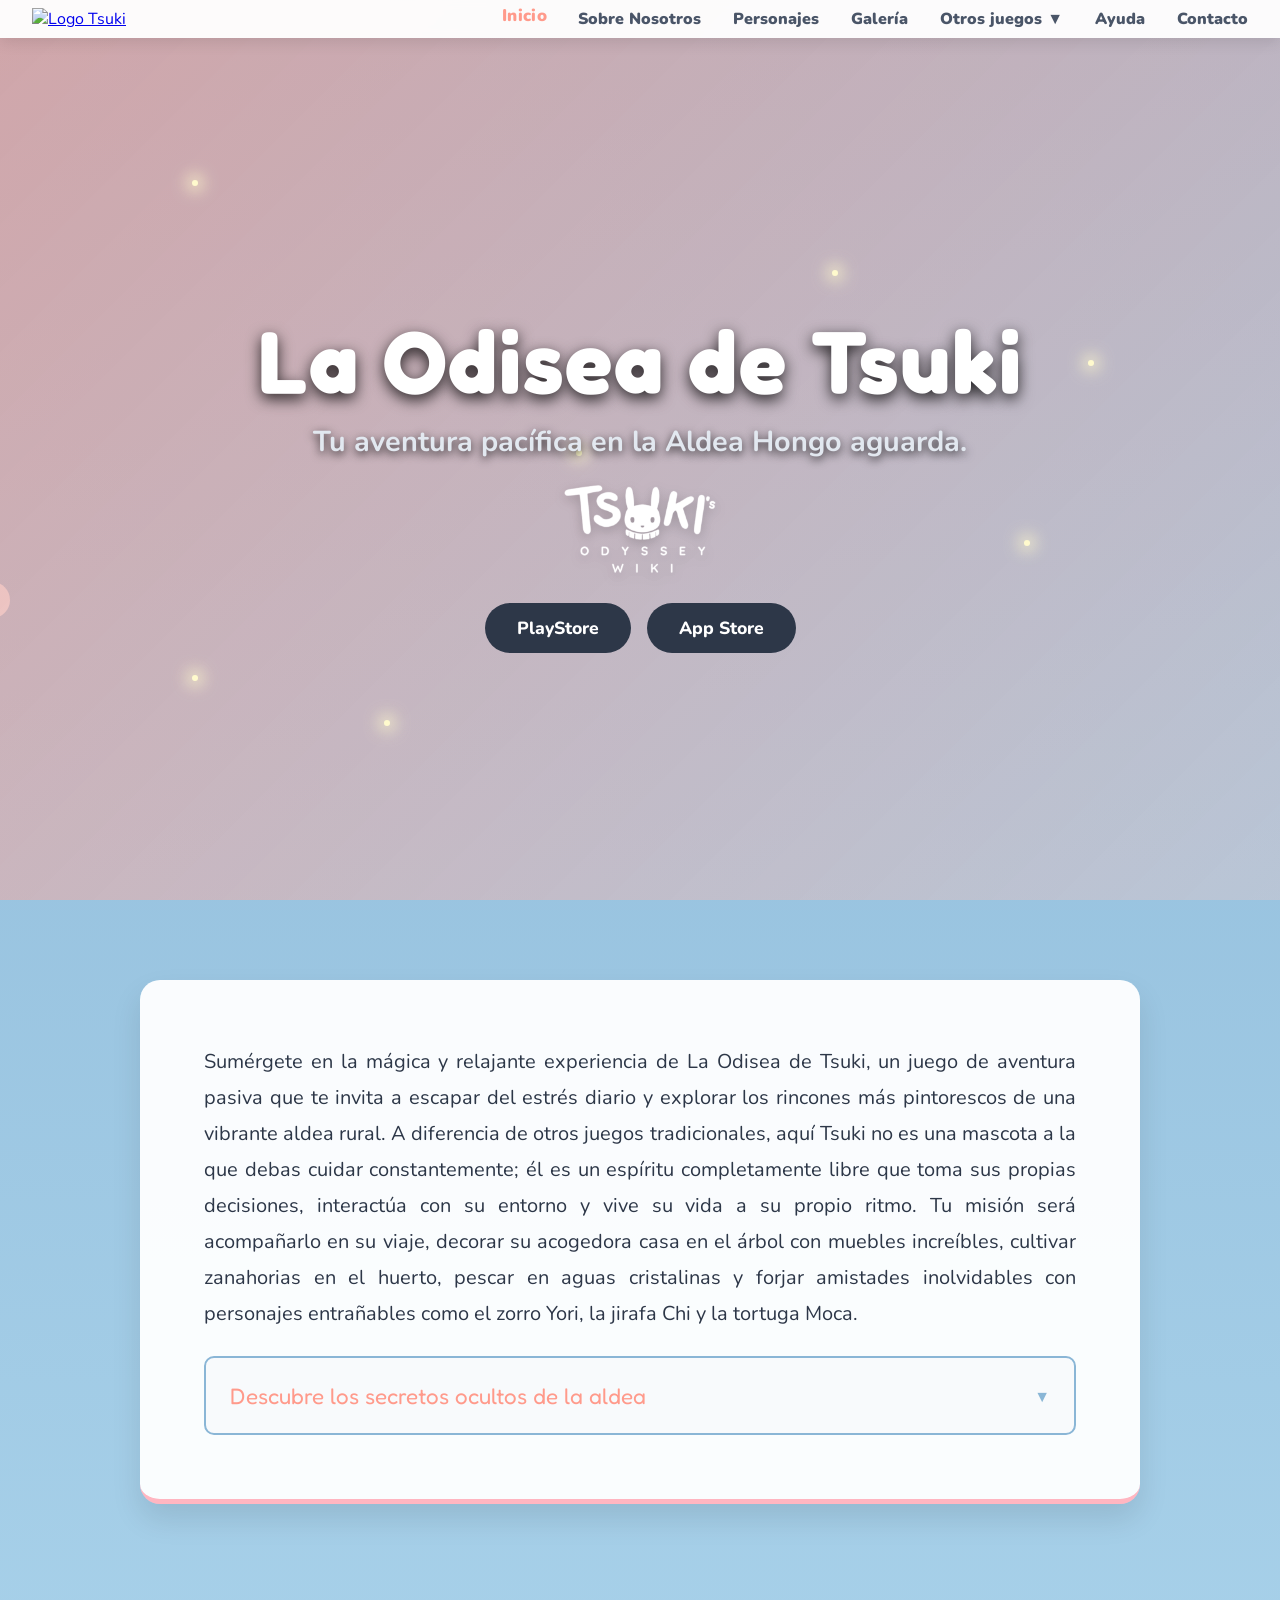
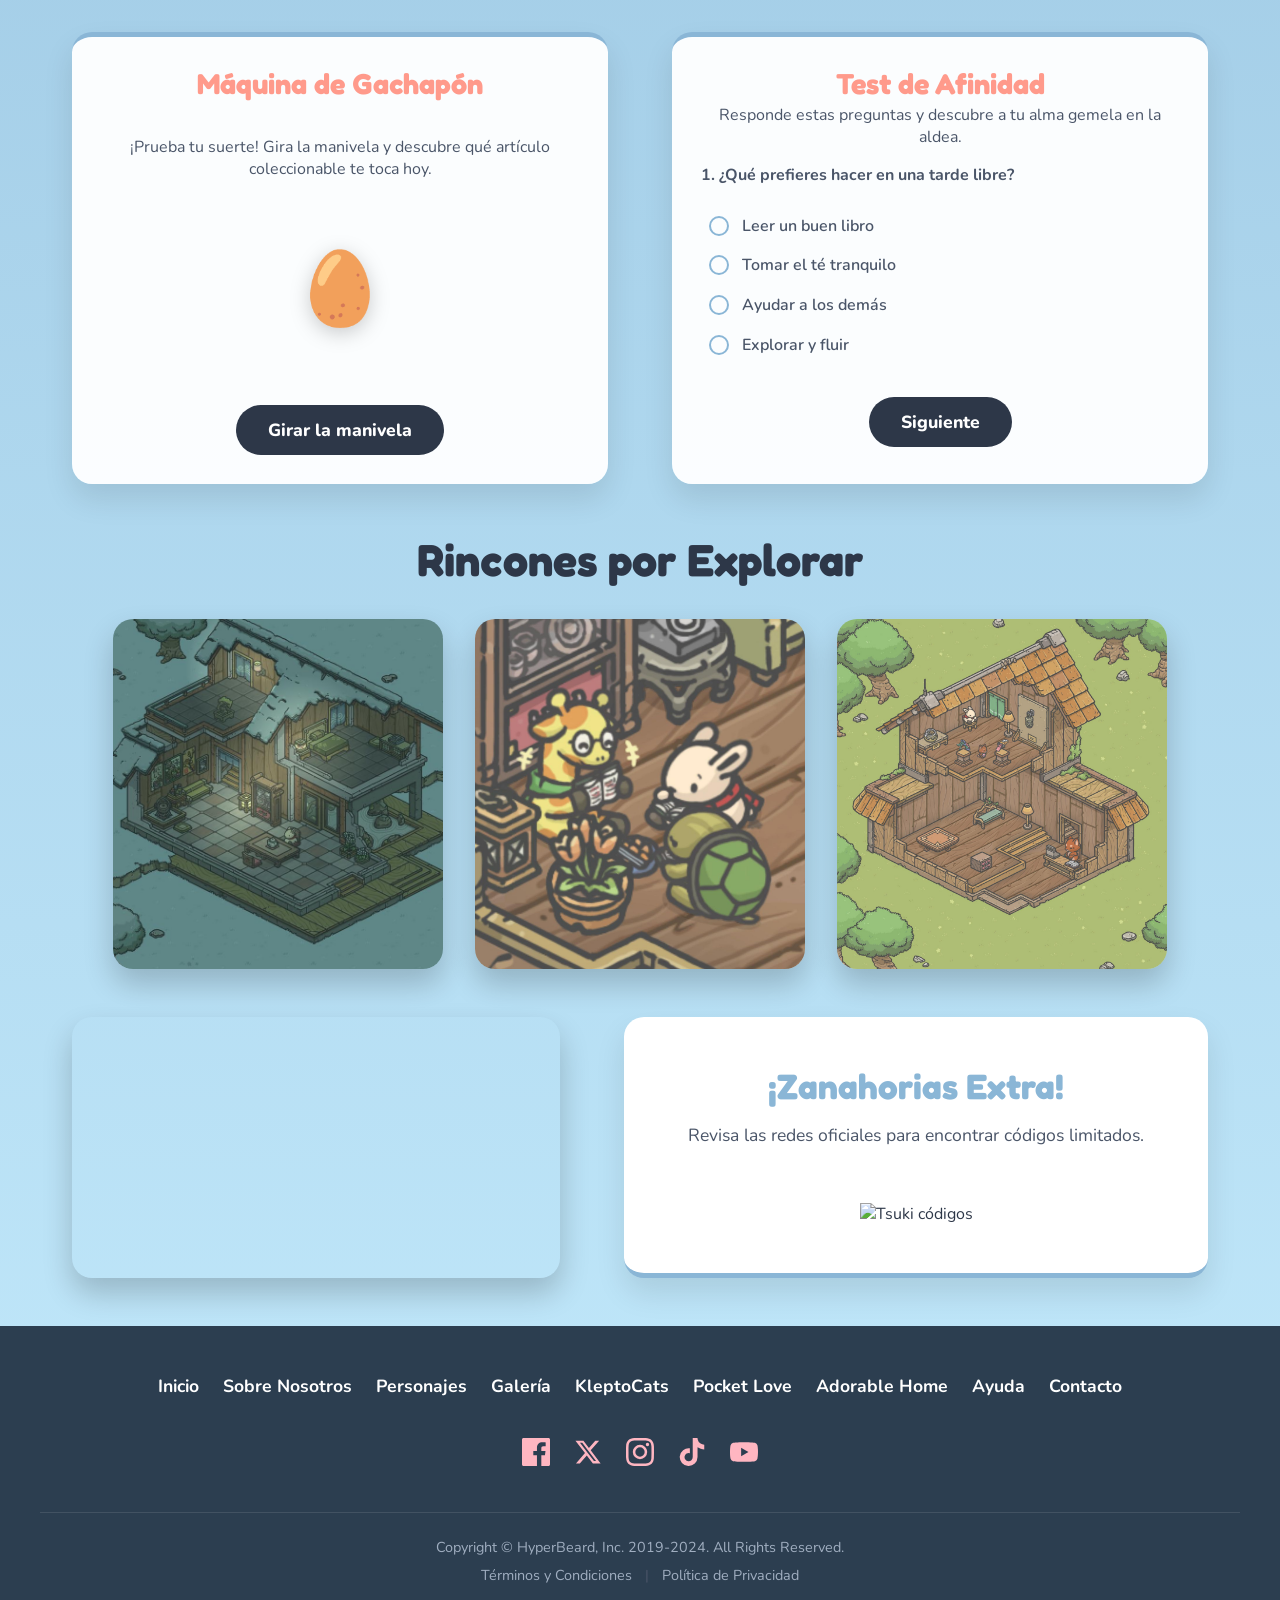
==== index.html @ fcb3d933 "Entrega final: Animaciones, trailers y nuevo footer" ====
<!DOCTYPE html>
<html lang="es">
<head>
    <meta charset="UTF-8" />
    <meta name="viewport" content="width=device-width, initial-scale=1.0" />
    <title>Tsuki's Odyssey</title>
    <link href="https://fonts.googleapis.com/css2?family=Fredoka:wght@500;700&family=Nunito:wght@400;700;900&display=swap" rel="stylesheet">
    <link rel="stylesheet" href="css/estilos.css" />
</head>
<body>
    <div class="cielo-fondo">
        <div class="nube nube1"></div>
        <div class="nube nube2"></div>
        <div class="nube nube3"></div>
        <span class="zanahoria z1">🥕</span>
        <span class="zanahoria z2">🥕</span>
        <span class="zanahoria z3">🥕</span>
        <span class="zanahoria z4">🥕</span>
        <span class="zanahoria z5">🥕</span>
    </div>

    <header class="cabecera">
        <div class="logo-contenedor">
            <a href="index.html">
                <img src="./imagenes/Tsukis_Odyssey_Logo.png" alt="Logo Tsuki" class="logo latido-suave" />
            </a>
        </div>
        <nav class="navegacion">
            <a href="index.html" class="nav-link activo">Inicio</a>
            <a href="sobre_nosotros.html" class="nav-link">Sobre Nosotros</a>
            <a href="personajes.html" class="nav-link">Personajes</a>
            <a href="galeria.html" class="nav-link">Galería</a>
            <div class="dropdown">
                <button class="nav-link dropbtn">Otros juegos ▼</button>
                <div class="dropdown-content">
                    <a href="kleptocats.html">KleptoCats</a>
                    <a href="pocketlove.html">Pocket Love</a>
                    <a href="adorablehome.html">Adorable Home</a>
                </div>
            </div>
            <a href="ayuda.html" class="nav-link">Ayuda</a>
            <a href="contacto.html" class="nav-link">Contacto</a>
        </nav>
    </header>

    <main>
<!-- Hero Animado Mágico con Logo -->
        <section class="hero-animado">
            <!-- Luciérnagas animadas -->
            <div class="luciernagas-container">
                <span class="luz l1"></span>
                <span class="luz l2"></span>
                <span class="luz l3"></span>
                <span class="luz l4"></span>
                <span class="luz l5"></span>
                <span class="luz l6"></span>
                <span class="luz l7"></span>
            </div>
            
            <div class="hero-contenido-limpio">
                <h1 class="titulo-gigante">La Odisea de Tsuki</h1>
                <p class="subtitulo-hero">Tu aventura pacífica en la Aldea Hongo aguarda.</p>
                
                <!-- NUEVO: Sello sutil de HyperBeard -->
                <img src="./imagenes/Site-logo.png" alt="HyperBeard" class="logo-studio-hero" />
                
                <div class="botones-descarga">
                    <a href="https://play.google.com/store/apps/details?id=com.hyperbeard.odyssey" class="btn-descarga btn-latido">PlayStore</a>
                    <a href="https://apps.apple.com/by/app/tsukis-odyssey/id1564146071" class="btn-descarga btn-latido">App Store</a>
                </div>
            </div>
        </section>
        <section class="texto-centrado-seccion">
            <p>Sumérgete en la mágica y relajante experiencia de La Odisea de Tsuki, un juego de aventura pasiva que te invita a escapar del estrés diario y explorar los rincones más pintorescos de una vibrante aldea rural. A diferencia de otros juegos tradicionales, aquí Tsuki no es una mascota a la que debas cuidar constantemente; él es un espíritu completamente libre que toma sus propias decisiones, interactúa con su entorno y vive su vida a su propio ritmo. Tu misión será acompañarlo en su viaje, decorar su acogedora casa en el árbol con muebles increíbles, cultivar zanahorias en el huerto, pescar en aguas cristalinas y forjar amistades inolvidables con personajes entrañables como el zorro Yori, la jirafa Chi y la tortuga Moca.</p>
            <details class="subseccion-desplegable mt-interactivo">
                <summary>Descubre los secretos ocultos de la aldea</summary>
                <div class="contenido-desplegable">
                    <p>Al visitar la aldea en diferentes horarios, descubrirás a Tsuki realizando actividades únicas, desde elevar cometas hasta contemplar las estrellas. ¡No hay prisa, tómate tu tiempo y disfruta de la música relajante, atrapa bichos raros y completa tu enciclopedia fotográfica!</p>
                </div>
            </details>
        </section>

        <div class="contenedor-principal pb-0">
            <div class="dos-columnas centrado">
                <section class="columna-der-interactiva">
                    <div class="gachapon-interactivo caja-fija">
                        <h3>Máquina de Gachapón</h3>
                        <p>¡Prueba tu suerte! Gira la manivela y descubre qué artículo coleccionable te toca hoy.</p>
                        <div class="capsula-contenedor">
                            <div id="capsulaGacha" class="capsula">🥚</div>
                            <p id="premioGacha" class="mensaje-oculto"></p>
                        </div>
                        <button type="button" class="btn-enviar btn-latido mt-interactivo" id="btnGacha">Girar la manivela</button>
                    </div>
                </section>

                <section class="columna-der-interactiva">
                    <div class="encuesta-interactiva caja-fija">
                        <h3>Test de Afinidad</h3>
                        <p id="textoEncuesta">Responde estas preguntas y descubre a tu alma gemela en la aldea.</p>
                        
                        <form class="formulario-votacion" id="formAfinidad">
                            
                            <!-- Pregunta 1 -->
                            <div class="paso-encuesta activo">
                                <p class="pregunta-texto">1. ¿Qué prefieres hacer en una tarde libre?</p>
                                <label class="opcion-voto"><input type="radio" name="p1" value="chi"><span class="custom-radio"></span>Leer un buen libro</label>
                                <label class="opcion-voto"><input type="radio" name="p1" value="moca"><span class="custom-radio"></span>Tomar el té tranquilo</label>
                                <label class="opcion-voto"><input type="radio" name="p1" value="yori"><span class="custom-radio"></span>Ayudar a los demás</label>
                                <label class="opcion-voto"><input type="radio" name="p1" value="tsuki"><span class="custom-radio"></span>Explorar y fluir</label>
                            </div>

                            <!-- Pregunta 2 -->
                            <div class="paso-encuesta">
                                <p class="pregunta-texto">2. Elige tu rincón favorito:</p>
                                <label class="opcion-voto"><input type="radio" name="p2" value="chi"><span class="custom-radio"></span>Un rincón silencioso</label>
                                <label class="opcion-voto"><input type="radio" name="p2" value="moca"><span class="custom-radio"></span>Mi propia casa</label>
                                <label class="opcion-voto"><input type="radio" name="p2" value="yori"><span class="custom-radio"></span>La plaza principal</label>
                                <label class="opcion-voto"><input type="radio" name="p2" value="tsuki"><span class="custom-radio"></span>El muelle de pesca</label>
                            </div>

                            <!-- Pregunta 3 -->
                            <div class="paso-encuesta">
                                <p class="pregunta-texto">3. ¿Qué objeto te representa más?</p>
                                <label class="opcion-voto"><input type="radio" name="p3" value="chi"><span class="custom-radio"></span>Unas gafas de lectura</label>
                                <label class="opcion-voto"><input type="radio" name="p3" value="moca"><span class="custom-radio"></span>Una taza de porcelana</label>
                                <label class="opcion-voto"><input type="radio" name="p3" value="yori"><span class="custom-radio"></span>Una libreta de notas</label>
                                <label class="opcion-voto"><input type="radio" name="p3" value="tsuki"><span class="custom-radio"></span>Una mochila de viaje</label>
                            </div>

                            <button type="button" class="btn-enviar btn-latido mt-interactivo" id="btnSiguiente">Siguiente</button>
                        </form>
                        
                        <div id="contenedorResultado" class="resultado-test">
                            <p id="mensajeResultado" class="texto-resultado"></p>
                            <button type="button" class="btn-enviar mt-interactivo" id="btnReiniciar">Volver a intentar</button>
                        </div>
                    </div>
                </section>
            </div>
        </div>

        <div class="contenedor-principal pb-0">
            <section class="seccion-lugares">
                <h2 class="titulo-seccion-oscuro">Rincones por Explorar</h2>
                <div class="contenedor-lugares">
                    <article class="tarjeta-lugar">
                        <img src="./imagenes/afac57f7817f03ca97ea980f5cf00499.jpg" alt="Casa del Árbol" class="img-suavizada">
                        <div class="lugar-info">
                            <h3>La Casa de Moca</h3>
                            <p>Un rincón perfecto para disfrutar infusiones y charlas.</p>
                        </div>
                    </article>
                    <article class="tarjeta-lugar">
                        <img src="./imagenes/bb93763337e59f36d66d38d182d04174.jpg" alt="Picnic" class="img-suavizada">
                        <div class="lugar-info">
                            <h3>Club de Lectura</h3>
                            <p>Sumergite en novelas rodeado de amigos.</p>
                        </div>
                    </article>
                    <article class="tarjeta-lugar">
                        <img src="./imagenes/1200px-Yori's_Store.jpg" alt="Tienda de Yori" class="img-suavizada">
                        <div class="lugar-info">
                            <h3>Tienda de Yori</h3>
                            <p>El corazón comercial del pueblo. ¡Compra de todo!</p>
                        </div>
                    </article>
                </div>
            </section>
        </div>

        <div class="contenedor-principal">
            <div class="dos-columnas centrado">
                <section class="seccion-video">
                    <div class="contenedor-video">
                        <iframe src="https://www.youtube.com/embed/Neou_P0jOK0" title="Trailer" frameborder="0" allowfullscreen></iframe>
                    </div>
                </section>
                <section class="seccion-promo">
                    <h3 class="titulo-promo">¡Zanahorias Extra!</h3>
                    <!-- Añadido margin-bottom gigante para empujar la imagen sin romper la altura de la caja -->
                    <p style="margin-bottom: 3.5rem; color: #4a5568; font-size: 1.1rem;">Revisa las redes oficiales para encontrar códigos limitados.</p>
                    <div class="imagen-promo-contenedor">
                        <img src="./imagenes/videojuego-conejo-juego-redes-sociales-jpg.jpg" alt="Tsuki códigos" class="imagen-promo vibracion-hover" />
                    </div>
                </section>
            </div>
        </div>
    </main>

    <footer class="pie-pagina mt-auto">
        <div class="contenedor-footer-nuevo">
            <!-- Menú Horizontal Centrado -->
            <nav class="mapa-enlaces-horizontal">
                <a href="index.html">Inicio</a>
                <a href="sobre_nosotros.html">Sobre Nosotros</a>
                <a href="personajes.html">Personajes</a>
                <a href="galeria.html">Galería</a>
                <a href="kleptocats.html">KleptoCats</a>
                <a href="pocketlove.html">Pocket Love</a>
                <a href="adorablehome.html">Adorable Home</a>
                <a href="ayuda.html">Ayuda</a>
                <a href="contacto.html">Contacto</a>
            </nav>

            <!-- Redes Sociales (Solo Logos) -->
            <div class="redes-sociales-logos">
                <a href="https://facebook.com/HyperBeardGames" target="_blank" class="logo-red" aria-label="Facebook">
                    <svg viewBox="0 0 24 24"><path d="M22.675 0H1.325C.593 0 0 .593 0 1.325v21.351C0 23.407.593 24 1.325 24H12.82v-9.294H9.692v-3.622h3.128V8.413c0-3.1 1.893-4.788 4.659-4.788 1.325 0 2.463.099 2.795.143v3.24l-1.918.001c-1.504 0-1.795.715-1.795 1.763v2.313h3.587l-.467 3.622h-3.12V24h6.116c.73 0 1.323-.593 1.323-1.325V1.325C24 .593 23.407 0 22.675 0z"/></svg>
                </a>
                <a href="https://twitter.com/hyperbeard" target="_blank" class="logo-red" aria-label="Twitter">
                    <svg viewBox="0 0 24 24"><path d="M18.244 2.25h3.308l-7.227 8.26 8.502 11.24H16.17l-5.214-6.817L4.99 21.75H1.68l7.73-8.835L1.254 2.25H8.08l4.713 6.231zm-1.161 17.52h1.833L7.084 4.126H5.117z"/></svg>
                </a>
                <a href="https://instagram.com/hyperbeardg_" target="_blank" class="logo-red" aria-label="Instagram">
                    <svg viewBox="0 0 24 24"><path d="M12 2.163c3.204 0 3.584.012 4.85.07 3.252.148 4.771 1.691 4.919 4.919.058 1.265.069 1.645.069 4.849 0 3.205-.012 3.584-.069 4.849-.149 3.225-1.664 4.771-4.919 4.919-1.266.058-1.644.07-4.85.07-3.204 0-3.584-.012-4.849-.07-3.26-.149-4.771-1.699-4.919-4.92-.058-1.265-.07-1.644-.07-4.849 0-3.204.013-3.583.07-4.849.149-3.227 1.664-4.771 4.919-4.919 1.266-.057 1.645-.069 4.849-.069zM12 0C8.741 0 8.333.014 7.053.072 2.695.272.273 2.69.073 7.052.014 8.333 0 8.741 0 12c0 3.259.014 3.668.072 4.948.2 4.358 2.618 6.78 6.98 6.98C8.333 23.986 8.741 24 12 24c3.259 0 3.668-.014 4.948-.072 4.354-.2 6.782-2.618 6.979-6.98.059-1.28.073-1.689.073-4.948 0-3.259-.014-3.667-.072-4.947-.196-4.354-2.617-6.78-6.979-6.98C15.668.014 15.259 0 12 0zm0 5.838a6.162 6.162 0 100 12.324 6.162 6.162 0 000-12.324zM12 16a4 4 0 110-8 4 4 0 010 8zm6.406-11.845a1.44 1.44 0 100 2.881 1.44 1.44 0 000-2.881z"/></svg>
                </a>
                <a href="https://tiktok.com/@hyperbeardgames" target="_blank" class="logo-red" aria-label="TikTok">
    <svg viewBox="0 0 448 512"><path d="M448,209.91a210.06,210.06,0,0,1-122.77-39.25V349.38A162.55,162.55,0,1,1,185,188.31V278.2a74.62,74.62,0,1,0,52.23,71.18V0l88,0a121.18,121.18,0,0,0,1.86,22.17h0A122.18,122.18,0,0,0,381,102.39a121.43,121.43,0,0,0,67,20.14Z"/></svg>
</a>
                <a href="https://www.youtube.com/channel/UCB8LM27oDAHXbGUI9jTqnvQ" target="_blank" class="logo-red" aria-label="YouTube">
                    <svg viewBox="0 0 24 24"><path d="M23.498 6.186a3.016 3.016 0 0 0-2.122-2.136C19.505 3.545 12 3.545 12 3.545s-7.505 0-9.377.505A3.017 3.017 0 0 0 .502 6.186C0 8.07 0 12 0 12s0 3.93.502 5.814a3.016 3.016 0 0 0 2.122 2.136c1.871.505 9.376.505 9.376.505s7.505 0 9.377-.505a3.015 3.015 0 0 0 2.122-2.136C24 15.93 24 12 24 12s0-3.93-.502-5.814zM9.545 15.568V8.432L15.818 12l-6.273 3.568z"/></svg>
                </a>
            </div>

            <!-- Textos Legales -->
            <div class="legal-footer">
                <p>Copyright © HyperBeard, Inc. 2019-2024. All Rights Reserved.</p>
                <div class="enlaces-legales">
                    <a href="#">Términos y Condiciones</a>
                    <span>|</span>
                    <a href="#">Política de Privacidad</a>
                </div>
            </div>
        </div>
    </footer>

    <script src="js/main.js"></script>
</body>
</html>
---- css/estilos.css ----
/* ========================================================
   RESET Y TIPOGRAFÍA BÁSICA
   ======================================================== */
* { box-sizing: border-box; margin: 0; padding: 0; }

body {
    background: linear-gradient(to bottom, #8ab6d6 0%, #c2e9fb 100%);
    color: #2d3748;
    font-family: 'Nunito', sans-serif;
    display: flex; flex-direction: column; min-height: 100vh;
    cursor: url('data:image/svg+xml;utf8,<svg xmlns="http://www.w3.org/2000/svg" width="32" height="32"><text y="24" font-size="24">🥕</text></svg>'), auto; 
}

a, button, summary, input, label, select, textarea { 
    cursor: url('data:image/svg+xml;utf8,<svg xmlns="http://www.w3.org/2000/svg" width="32" height="32"><text y="24" font-size="24">✨</text></svg>'), pointer !important; 
}

h1, h2, h3, h4 { font-family: 'Fredoka', sans-serif; font-weight: 700; }
p { font-weight: 400; }

/* ========================================================
   CLASES UTILITARIAS Y ANIMACIÓN SCROLL
   ======================================================== */
.pt-100 { padding-top: 130px !important; } /* Ajustado al nuevo alto de cabecera */
.text-center { text-align: center; }
.mb-0 { margin-bottom: 0 !important; } 
.mb-2 { margin-bottom: 0.5rem; } 
.mb-4 { margin-bottom: 1.5rem; } 
.w-100 { width: 100%; text-align: center;}
.gap-reducido { gap: 1.5rem !important; }
.mt-interactivo { margin-top: 1.5rem; }

/* Efecto de fade-in al scrollear (Controlado por JS) */
.scroll-anim {
    opacity: 0;
    transform: translateY(40px);
    transition: opacity 0.8s ease-out, transform 0.8s ease-out;
}
.scroll-anim.visible {
    opacity: 1;
    transform: translateY(0);
}

/* ========================================================
   ANIMACIONES DE FONDO (NUBES Y ZANAHORIAS)
   ======================================================== */
.cielo-fondo { position: fixed; top: 0; left: 0; width: 100%; height: 100%; z-index: -1; overflow: hidden; pointer-events: none; }
.nube { background: rgba(255, 255, 255, 0.7); border-radius: 50px; position: absolute; }
.nube::before, .nube::after { content: ''; background: rgba(255, 255, 255, 0.7); position: absolute; border-radius: 50%; }
.nube1 { width: 120px; height: 40px; top: 10%; left: -150px; animation: moverNubes 25s linear infinite; }
.nube1::before { width: 50px; height: 50px; top: -25px; left: 15px; }
.nube1::after { width: 70px; height: 70px; top: -35px; right: 15px; }
.nube2 { width: 160px; height: 50px; top: 35%; left: -200px; animation: moverNubes 35s linear infinite; transform: scale(0.8); }
.nube2::before { width: 60px; height: 60px; top: -30px; left: 20px; }
.nube2::after { width: 80px; height: 80px; top: -40px; right: 20px; }
.nube3 { width: 100px; height: 30px; top: 65%; left: -100px; animation: moverNubes 20s linear infinite; transform: scale(1.2); }
.nube3::before { width: 40px; height: 40px; top: -20px; left: 10px; }
.nube3::after { width: 60px; height: 60px; top: -30px; right: 10px; }

@keyframes moverNubes { 0% { transform: translateX(0); } 100% { transform: translateX(110vw); } }

.zanahoria { position: absolute; font-size: 2rem; top: -50px; animation: caer linear infinite; opacity: 0.8; }
.z1 { left: 10%; animation-duration: 6s; } 
.z2 { left: 30%; animation-duration: 9s; font-size: 1.5rem; } 
.z3 { left: 50%; animation-duration: 7s; font-size: 2.5rem; } 
.z4 { left: 70%; animation-duration: 11s; }
.z5 { left: 90%; animation-duration: 8s; font-size: 1.8rem; }

@keyframes caer { 
    0% { transform: translateY(-50px) rotate(0deg); opacity: 0; } 
    10% { opacity: 0.8; } 
    90% { opacity: 0.8; } 
    100% { transform: translateY(110vh) rotate(360deg); opacity: 0; } 
}

/* ========================================================
   HEADER Y NAVEGACIÓN (TAMAÑO REDUCIDO)
   ======================================================== */
.cabecera {
    background-color: rgba(255, 255, 255, 0.95); padding: 0.5rem 2rem; /* Más chico */
    display: flex; justify-content: space-between; align-items: center;
    box-shadow: 0 4px 15px rgba(0,0,0,0.1); position: fixed; width: 100%; top: 0; z-index: 1000; backdrop-filter: blur(5px);
}
.logo { width: 85px; height: auto; object-fit: contain; } /* Logo más chico */
.latido-suave { animation: latidoLogo 3s ease-in-out infinite; }
@keyframes latidoLogo { 0%, 100% { transform: scale(1); } 50% { transform: scale(1.05) rotate(2deg); } }

.navegacion { display: flex; gap: 2rem; align-items: center; }
.nav-link { text-decoration: none; color: #4a5568; font-weight: 900; font-size: 1rem; transition: all 0.3s; background: none; border: none; font-family: inherit; }
.nav-link:hover, .nav-link.activo { color: #ff9a8b; transform: translateY(-3px) scale(1.05); }

.dropdown { position: relative; display: inline-block; }
.dropdown-content { 
    display: none; position: absolute; background-color: #fff; min-width: 160px; 
    box-shadow: 0px 8px 16px rgba(0,0,0,0.1); z-index: 1; border-radius: 10px; overflow: hidden; 
    top: 100%; left: 50%; transform: translateX(-50%); 
}
.dropdown-content a { color: #4a5568; padding: 12px 16px; text-decoration: none; display: block; font-weight: 700; transition: background 0.3s; }
.dropdown-content a:hover { background-color: #f1f1f1; color: #ff9a8b; }
.dropdown:hover .dropdown-content { display: block; animation: aparecer 0.3s ease; }

/* ========================================================
   HERO Y TEXTOS PRINCIPALES
   ======================================================== */
/* ========================================================
   HERO ANIMADO (EFECTO ATARDECER Y LUCIÉRNAGAS)
   ======================================================== */
.hero-animado {
    position: relative; 
    height: 100vh; 
    width: 100%; 
    display: flex; 
    align-items: center; 
    justify-content: center; 
    overflow: hidden; 
    padding-top: 60px;
    
    /* Gradiente animado suave (se mezcla con el celeste de fondo) */
    background: linear-gradient(135deg, rgba(255, 154, 139, 0.6), rgba(194, 233, 251, 0.4), rgba(138, 182, 214, 0.7));
    background-size: 300% 300%;
    animation: gradienteMagico 12s ease infinite;
}

@keyframes gradienteMagico {
    0% { background-position: 0% 50%; }
    50% { background-position: 100% 50%; }
    100% { background-position: 0% 50%; }
}

.hero-contenido-limpio { 
    position: relative; 
    z-index: 2; /* Para que quede por encima de las luces */
    text-align: center; 
    color: white; 
    padding: 0 2rem; 
    width: 100%; 
    max-width: 900px; 
}

/* Partículas de luz flotantes (Luciérnagas) */
.luciernagas-container {
    position: absolute; 
    top: 0; left: 0; width: 100%; height: 100%; 
    pointer-events: none; 
    z-index: 1;
}

.luz {
    position: absolute;
    width: 6px; height: 6px;
    background: #fffacd;
    border-radius: 50%;
    box-shadow: 0 0 15px 6px rgba(255, 250, 205, 0.7);
    animation: flotarLuz 6s infinite alternate ease-in-out;
}

/* Posiciones y tiempos aleatorios para que sea natural */
.l1 { top: 20%; left: 15%; animation-duration: 5s; }
.l2 { top: 60%; left: 80%; animation-duration: 7s; animation-delay: -2s; }
.l3 { top: 80%; left: 30%; animation-duration: 9s; animation-delay: -4s; }
.l4 { top: 30%; left: 65%; animation-duration: 6s; animation-delay: -1s; }
.l5 { top: 75%; left: 15%; animation-duration: 8s; animation-delay: -3s; }
.l6 { top: 40%; left: 85%; animation-duration: 10s; animation-delay: -5s; }
.l7 { top: 50%; left: 45%; animation-duration: 7s; animation-delay: -2.5s; }

@keyframes flotarLuz {
    0% { transform: translateY(0) translateX(0) scale(0.8); opacity: 0.3; }
    50% { opacity: 1; transform: scale(1.2); }
    100% { transform: translateY(-40px) translateX(30px) scale(0.8); opacity: 0.3; }
}
.hero-contenido-limpio { position: relative; z-index: 1; text-align: center; color: white; padding: 0 2rem; width: 100%; max-width: 900px; }
.titulo-gigante { font-size: 5.5rem; letter-spacing: 2px; color: #ffffff; text-shadow: 0px 5px 15px rgba(0,0,0,0.8); margin-bottom: 0.5rem; }
.subtitulo-hero { font-size: 1.8rem; font-weight: 700; color: #e2e8f0; text-shadow: 0px 3px 10px rgba(0,0,0,0.8); }

.texto-centrado-seccion { max-width: 1000px; margin: 5rem auto; padding: 4rem; background: rgba(255, 255, 255, 0.95); border-radius: 20px; box-shadow: 0 15px 30px rgba(0,0,0,0.1); text-align: center; border-bottom: 5px solid #ffb6c1; }
.texto-centrado-seccion p { font-size: 1.25rem; line-height: 1.8; color: #2d3748; text-align: justify; }

.subseccion-desplegable { background: #f8fafc; border: 2px solid #8ab6d6; border-radius: 10px; padding: 1.5rem; text-align: left; transition: all 0.3s ease; }
.subseccion-desplegable summary { font-family: 'Fredoka', sans-serif; font-size: 1.4rem; color: #ff9a8b; list-style: none; display: flex; justify-content: space-between; align-items: center; outline: none; cursor: pointer; }
.subseccion-desplegable summary::-webkit-details-marker { display: none; }
.subseccion-desplegable summary::after { content: '▼'; font-size: 1rem; color: #8ab6d6; transition: transform 0.3s; }
.subseccion-desplegable[open] summary::after { transform: rotate(180deg); }
.contenido-desplegable { margin-top: 1rem; padding-top: 1rem; border-top: 2px dashed #e2e8f0; }
.titulo-seccion-oscuro { text-align: center; color: #2d3748; font-size: 2.8rem; margin-bottom: 2rem; }

/* ========================================================
   ESTRUCTURA DE COLUMNAS
   ======================================================== */
.contenedor-principal { width: 100%; max-width: 1200px; margin: 0 auto; padding: 3rem 2rem; display: flex; flex-direction: column; gap: 4rem; }
.pb-0 { padding-bottom: 0 !important; }
.dos-columnas { display: flex; gap: 4rem; width: 100%; }
.alineacion-arriba { align-items: flex-start; }
.centrado { align-items: stretch; }
.align-center { align-items: center; }

/* ========================================================
   WIDGETS: GACHAPÓN Y ENCUESTA
   ======================================================== */
.columna-der-interactiva { flex: 1; display: flex; flex-direction: column; gap: 2rem; }
.caja-fija { height: 100%; display: flex; flex-direction: column; justify-content: space-between; }

.gachapon-interactivo, .encuesta-interactiva { 
    background: rgba(255, 255, 255, 0.95); padding: 1.8rem; border-radius: 20px; 
    box-shadow: 0 15px 30px rgba(0,0,0,0.1); border-top: 5px solid #8ab6d6; text-align: center; flex: 1; 
}
.gachapon-interactivo h3, .encuesta-interactiva h3 { color: #ff9a8b; font-size: 1.8rem; margin-bottom: 0.2rem; }
.gachapon-interactivo p, .encuesta-interactiva p { color: #4a5568; margin-bottom: 1rem; font-size: 1rem; }

/* Gachapón */
.capsula-contenedor { min-height: 120px; display: flex; flex-direction: column; align-items: center; justify-content: center; }
.capsula { font-size: 4.5rem; transition: transform 0.3s; filter: drop-shadow(0 5px 10px rgba(0,0,0,0.2)); }
.animacion-sacudir { animation: sacudir 0.4s ease-in-out infinite; }
@keyframes sacudir { 0%, 100% { transform: translateX(0) rotate(0deg); } 25%, 75% { transform: translateX(-5px) rotate(-15deg); } 50% { transform: translateX(5px) rotate(15deg); } }
.premio-revelado { font-size: 5.5rem; animation: aparecerPremio 0.6s cubic-bezier(0.175, 0.885, 0.32, 1.275); }
@keyframes aparecerPremio { from { transform: scale(0) rotate(-180deg); opacity: 0; } to { transform: scale(1) rotate(0deg); opacity: 1; } }

/* Encuesta */
.formulario-votacion { display: flex; flex-direction: column; gap: 0.8rem; width: 100%; margin-bottom: 0.5rem; }
.paso-encuesta { display: none; flex-direction: column; gap: 0.5rem; text-align: left; }
.paso-encuesta.activo { display: flex; animation: aparecer 0.5s ease; }
.pregunta-texto { font-weight: 700; color: #2d3748; font-size: 1.1rem; margin-bottom: 0.2rem; }
.opcion-voto { display: flex; align-items: center; gap: 0.8rem; color: #4a5568; font-weight: 600; padding: 0.3rem 0.5rem; border-radius: 10px; transition: background 0.3s; }
.opcion-voto:hover { background: rgba(138, 182, 214, 0.1); }
.opcion-voto input[type="radio"] { display: none; }
.custom-radio { width: 20px; height: 20px; border: 2px solid #8ab6d6; border-radius: 50%; display: inline-block; position: relative; }
.opcion-voto input[type="radio"]:checked + .custom-radio::after { content: ''; width: 10px; height: 10px; background: #ff9a8b; border-radius: 50%; position: absolute; top: 50%; left: 50%; transform: translate(-50%, -50%); }
.resultado-test { display: none; flex-direction: column; align-items: center; gap: 1rem; justify-content: center; height: 100%; }
.resultado-test.activo { display: flex; animation: aparecer 0.6s ease; }
.texto-resultado { font-family: 'Fredoka', sans-serif; font-size: 1.3rem; color: #8ab6d6; text-align: center; }

.mensaje-oculto { display: none; margin-top: 1rem; font-family: 'Fredoka', sans-serif; font-size: 1.3rem; color: #8ab6d6; text-align: center; }
.mensaje-oculto.visible { display: block; animation: aparecer 0.6s ease; }

@keyframes aparecer { from { opacity: 0; transform: translateY(-10px) scale(0.95); } to { opacity: 1; transform: translateY(0) scale(1); } }

/* ========================================================
   TARJETAS DE LUGARES Y PERSONAJES
   ======================================================== */
.contenedor-lugares { display: flex; gap: 2rem; justify-content: center; flex-wrap: wrap; }
.tarjeta-lugar { position: relative; width: 330px; height: 350px; border-radius: 20px; overflow: hidden; box-shadow: 0 15px 30px rgba(0,0,0,0.2); }
.img-suavizada { width: 100%; height: 100%; object-fit: cover; transition: transform 0.6s cubic-bezier(0.25, 0.46, 0.45, 0.94); }
.tarjeta-lugar:hover .img-suavizada { transform: scale(1.15); filter: blur(2px); }
.lugar-info { position: absolute; bottom: -100%; left: 0; width: 100%; height: 100%; background: rgba(45, 55, 72, 0.85); color: white; display: flex; flex-direction: column; justify-content: center; align-items: center; padding: 2rem; text-align: center; transition: bottom 0.5s cubic-bezier(0.25, 0.46, 0.45, 0.94); }
.tarjeta-lugar:hover .lugar-info { bottom: 0; }
.lugar-info h3 { color: #ffb6c1; margin-bottom: 1rem; font-size: 1.8rem; }

.grilla-personajes-interactiva { display: grid; grid-template-columns: repeat(auto-fit, minmax(250px, 1fr)); gap: 2rem; width: 100%; }
.personaje-card { position: relative; border-radius: 20px; overflow: hidden; height: 350px; cursor: pointer; box-shadow: 0 15px 30px rgba(0,0,0,0.1); }
.personaje-card img { width: 100%; height: 100%; object-fit: cover; transition: transform 0.5s; }
.personaje-card:hover img { transform: scale(1.1); filter: blur(3px); }
.personaje-overlay { position: absolute; inset: 0; background: rgba(0,0,0,0.6); display: flex; flex-direction: column; align-items: center; justify-content: center; opacity: 0; transition: opacity 0.4s; color: white; }
.personaje-card:hover .personaje-overlay { opacity: 1; }
.personaje-overlay h2 { font-size: 2.5rem; color: #ffb6c1; margin-bottom: 0.5rem; transform: translateY(20px); transition: transform 0.4s; }
.personaje-card:hover .personaje-overlay h2 { transform: translateY(0); }

.modal-oculto { display: none; position: fixed; z-index: 2000; left: 0; top: 0; width: 100%; height: 100%; background-color: rgba(0,0,0,0.8); align-items: center; justify-content: center; }
.modal-contenido { background-color: #fff; padding: 3rem; border-radius: 20px; text-align: center; max-width: 500px; position: relative; animation: aparecer 0.4s ease; }
.cerrar-modal { position: absolute; top: 15px; right: 25px; color: #aaa; font-size: 28px; font-weight: bold; cursor: pointer; }
.cerrar-modal:hover { color: #ff9a8b; }
.modal-contenido img { width: 150px; height: 150px; border-radius: 50%; object-fit: cover; margin-bottom: 1rem; border: 5px solid #8ab6d6; }

/* ========================================================
   GALERÍA MOSAICO (CSS GRID)
   ======================================================== */
.grilla-mosaico { display: grid; grid-template-columns: repeat(auto-fit, minmax(280px, 1fr)); grid-auto-rows: 250px; gap: 1.5rem; width: 100%; }
.item-mosaico { position: relative; border-radius: 15px; overflow: hidden; cursor: pointer; box-shadow: 0 10px 20px rgba(0,0,0,0.1); transition: transform 0.3s, box-shadow 0.3s; }
.item-mosaico:hover { transform: translateY(-5px) scale(1.02); box-shadow: 0 15px 30px rgba(0,0,0,0.2); }
.item-mosaico img { width: 100%; height: 100%; object-fit: cover; transition: transform 0.5s ease; }
.item-mosaico:hover img { transform: scale(1.1); filter: brightness(0.7); }
.mosaico-overlay { position: absolute; bottom: -100%; left: 0; width: 100%; background: linear-gradient(to top, rgba(0,0,0,0.9), transparent); padding: 2rem 1rem 1rem 1rem; color: white; transition: bottom 0.3s ease; text-align: left; }
.item-mosaico:hover .mosaico-overlay { bottom: 0; }
.mosaico-overlay h3 { font-size: 1.2rem; color: #ffb6c1; margin-bottom: 0.2rem; }

.modal-galeria-contenido { background-color: #fff; padding: 2.5rem; border-radius: 20px; text-align: center; max-width: 800px; width: 90%; position: relative; animation: aparecer 0.4s ease; }
.modal-galeria-contenido img { width: 100%; max-height: 60vh; object-fit: contain; border-radius: 10px; margin-bottom: 1rem; box-shadow: 0 10px 20px rgba(0,0,0,0.1); }

/* ========================================================
   SECCIÓN AYUDA Y BUSCADOR
   ======================================================== */
.buscador-ayuda-container { display: flex; justify-content: center; gap: 1rem; width: 100%; max-width: 700px; margin: 0 auto; }
.input-buscador { flex: 1; padding: 1rem 1.5rem; border-radius: 30px; border: 2px solid #e2e8f0; font-size: 1.1rem; font-family: 'Nunito', sans-serif; outline: none; transition: border-color 0.3s; }
.input-buscador:focus { border-color: #8ab6d6; }
.btn-buscar { background-color: #ff9a8b; color: white; border: none; border-radius: 30px; padding: 0 2rem; font-size: 1.1rem; font-weight: 700; cursor: pointer; transition: background 0.3s; }
.btn-buscar:hover { background-color: #ff7663; }

.ayuda-grid { display: grid; grid-template-columns: repeat(auto-fit, minmax(250px, 1fr)); gap: 2rem; width: 100%; max-width: 1000px; margin: 0 auto; }
.ayuda-card { background: rgba(255,255,255,0.95); padding: 2rem; border-radius: 20px; box-shadow: 0 10px 20px rgba(0,0,0,0.05); text-align: center; border-bottom: 5px solid #8ab6d6; transition: transform 0.3s, box-shadow 0.3s; cursor: pointer; }
.ayuda-card:hover { transform: translateY(-5px); box-shadow: 0 15px 30px rgba(0,0,0,0.1); }
.icono-ayuda { font-size: 3rem; margin-bottom: 1rem; }
.ayuda-card h3 { color: #2d3748; margin-bottom: 0.5rem; }
.ayuda-card p { color: #4a5568; font-size: 1rem; }

/* ========================================================
   VIDEO Y PROMO
   ======================================================== */
.seccion-video { flex: 1; display: flex; }
.contenedor-video { width: 100%; flex: 1; display: flex; border-radius: 20px; overflow: hidden; box-shadow: 0 15px 30px rgba(0,0,0,0.2); transition: transform 0.3s; }
.contenedor-video:hover { transform: scale(1.02); }
.contenedor-video iframe { width: 100%; height: 100%; border: none; flex: 1; }

.seccion-promo { 
    flex: 1; background: #ffffff; padding: 3rem; border-radius: 20px; text-align: center; 
    box-shadow: 0 15px 30px rgba(0,0,0,0.1); display: flex; flex-direction: column; 
    justify-content: center; align-items: center; border-bottom: 5px solid #8ab6d6; 
    transition: transform 0.3s; 
}
.seccion-promo:hover { transform: scale(1.02); }
.titulo-promo { color: #8ab6d6; margin-bottom: 1rem; font-size: 2.2rem; }
.imagen-promo { width: 100%; max-width: 250px; transition: transform 0.3s; }
.vibracion-hover:hover { animation: vibrar 0.3s infinite; }

/* ESTANDARIZACIÓN DE IMÁGENES DE JUEGOS */
.columna-texto { flex: 1; background: rgba(255, 255, 255, 0.85); padding: 3rem; border-radius: 20px; box-shadow: 0 10px 20px rgba(0,0,0,0.05); }
.columna-texto p { font-size: 1.2rem; line-height: 1.8; margin-bottom: 1rem; color: #4a5568; text-align: justify; }
.columna-imagen { flex: 1; display: flex; justify-content: center; align-items: center; position: relative; }

/* Forzamos que KleptoCats, Pocket Love y Adorable Home tengan mismo tamaño visual */
.imagen-destacada { 
    width: 100%; 
    max-width: 600px; 
    height: 350px; 
    object-fit: cover; 
    border-radius: 20px; 
    filter: drop-shadow(0 20px 30px rgba(0,0,0,0.3)); 
}

/* ========================================================
   FORMULARIOS Y CONTACTO
   ======================================================== */
.seccion-contacto { flex: 1.2; background: rgba(255, 255, 255, 0.95); padding: 1.8rem; border-radius: 20px; box-shadow: 0 15px 30px rgba(0,0,0,0.1); border-top: 5px solid #8ab6d6; text-align: left; }
.seccion-mapa-faq { flex: 1; display: flex; flex-direction: column; gap: 2rem; }
.formulario { display: flex; flex-direction: column; gap: 1.5rem; }
.grupo-form { display: flex; flex-direction: column; gap: 0.5rem; }
.grupo-form label { font-weight: 700; color: #4a5568; }
.grupo-form input, .grupo-form textarea, .input-select { padding: 1rem; border: 2px solid #e2e8f0; border-radius: 10px; font-family: inherit; font-size: 1rem; outline: none; transition: border-color 0.3s; }
.grupo-form input:focus, .grupo-form textarea:focus, .input-select:focus { border-color: #8ab6d6; }

/* Botones */
.botones-descarga { display: flex; gap: 1rem; flex-wrap: wrap; justify-content: center; }
.btn-descarga, .btn-enviar { background-color: #2d3748; color: white; text-decoration: none; padding: 0.8rem 2rem; border-radius: 30px; font-weight: 800; font-size: 1.1rem; transition: background 0.3s, box-shadow 0.3s; border: none; font-family: 'Nunito', sans-serif; align-self: center; }
.btn-descarga:hover, .btn-enviar:hover { background-color: #ff9a8b; box-shadow: 0 8px 15px rgba(255, 154, 139, 0.4); }
.btn-enviar:disabled { background-color: #a0aec0; cursor: not-allowed !important; box-shadow: none; animation: none; transform: none; }
.btn-latido { animation: latido 2s infinite; }

/* ========================================================
   FOOTER MINIMALISTA Y HORIZONTAL
   ======================================================== */
.pie-pagina { background-color: #2c3e50; color: white; padding: 3rem 2rem 2rem 2rem; margin-top: auto; }
.contenedor-footer-nuevo { display: flex; flex-direction: column; align-items: center; gap: 2.5rem; max-width: 1200px; margin: 0 auto; }
.mapa-enlaces-horizontal { display: flex; flex-wrap: wrap; justify-content: center; gap: 1.5rem; }
.mapa-enlaces-horizontal a { color: white; text-decoration: none; font-weight: 700; font-size: 1.1rem; transition: color 0.3s ease, transform 0.3s ease; }
.mapa-enlaces-horizontal a:hover { color: #ffb6c1; transform: translateY(-2px); }

.redes-sociales-logos { display: flex; gap: 1.5rem; justify-content: center; }
.logo-red svg { width: 28px; height: 28px; fill: #ffb6c1; transition: transform 0.3s ease, fill 0.3s ease; }
.logo-red:hover svg { fill: #ffffff; transform: scale(1.2) translateY(-3px); }

.legal-footer { text-align: center; font-size: 0.9rem; color: #a0aec0; border-top: 1px solid rgba(255,255,255,0.1); padding-top: 1.5rem; width: 100%; }
.legal-footer p { margin-bottom: 0.5rem; }
.enlaces-legales { display: flex; justify-content: center; gap: 0.8rem; align-items: center; }
.enlaces-legales a { color: #a0aec0; text-decoration: none; transition: color 0.3s; }
.enlaces-legales a:hover { color: #ffffff; }
.enlaces-legales span { color: #4a5568; }

/* ========================================================
   MEDIA QUERIES (RESPONSIVE)
   ======================================================== */
@media (max-width: 900px) { 
    .dos-columnas { flex-direction: column; text-align: center; } 
    .columna-der-interactiva, .seccion-contacto, .seccion-mapa-faq { width: 100%; } 
    .titulo-gigante { font-size: 4rem; } 
}

@media (max-width: 768px) { 
    .cabecera { flex-direction: column; gap: 1rem; position: static; } 
    .hero-imagen-fondo { height: 60vh; padding-top: 0; } 
    .titulo-gigante { font-size: 3rem; } 
    .texto-centrado-seccion { padding: 2rem; margin: 2rem auto; } 
    .buscador-ayuda-container { flex-direction: column; } 
    .btn-buscar { padding: 1rem; } 
    .mapa-enlaces-horizontal { gap: 1rem; } 
    .enlaces-legales { flex-direction: column; gap: 0.3rem; }
    .enlaces-legales span { display: none; }
}
/* ========================================================
   LOGO DEL ESTUDIO EN EL HERO (HYPERBEARD)
   ======================================================== */
.logo-studio-hero {
    width: 100%;
    max-width: 160px; /* 
    margin: 1.5rem auto; 
    display: block;
    opacity: 0.75; /* Lo hacemos semi-transparente para que sea un detalle elegante */
    filter: drop-shadow(0 4px 6px rgba(0,0,0,0.2)); 
    transition: opacity 0.3s ease, transform 0.3s ease;
}

/* Que se ilumine al pasarle el mouse por encima */
.logo-studio-hero:hover {
    opacity: 1;
    transform: scale(1.05);
}

@media (max-width: 768px) {
    .logo-studio-hero { 
        max-width: 120px; 
        margin: 1.2rem auto; 
    }
}
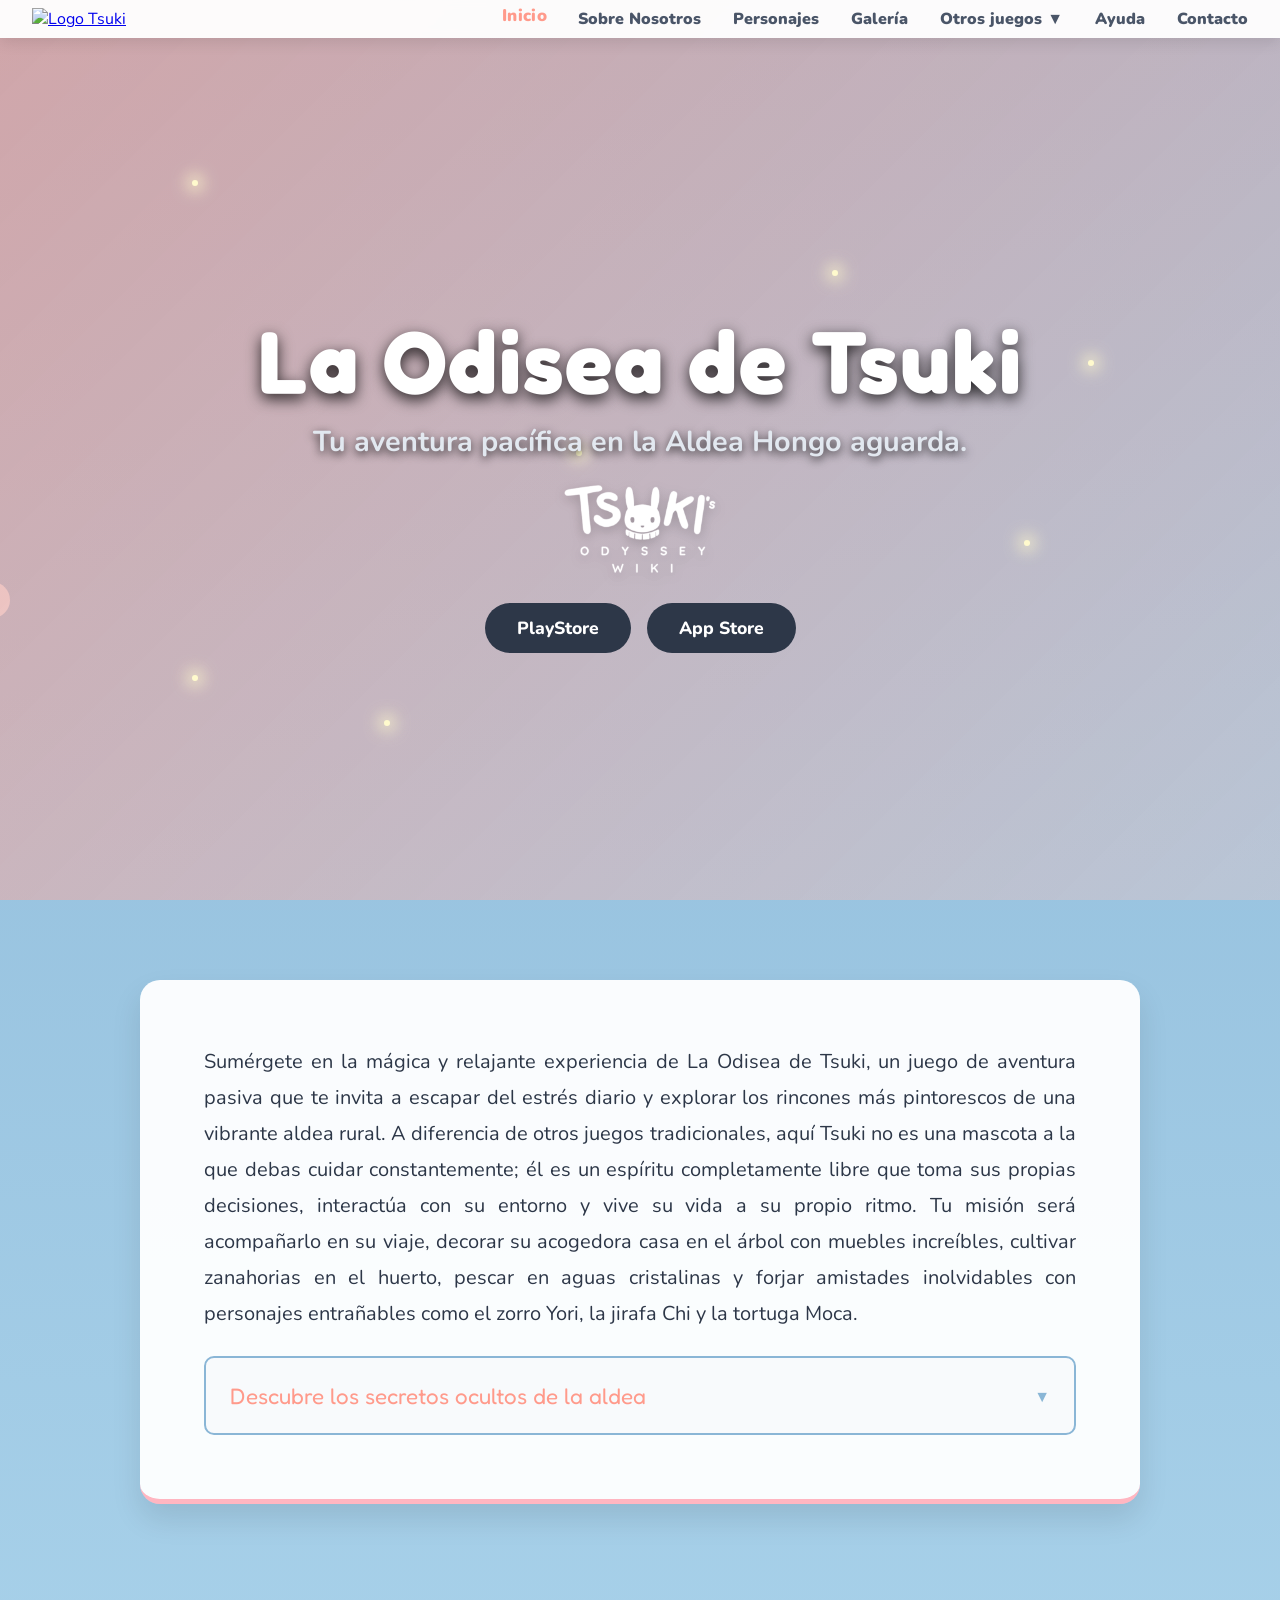
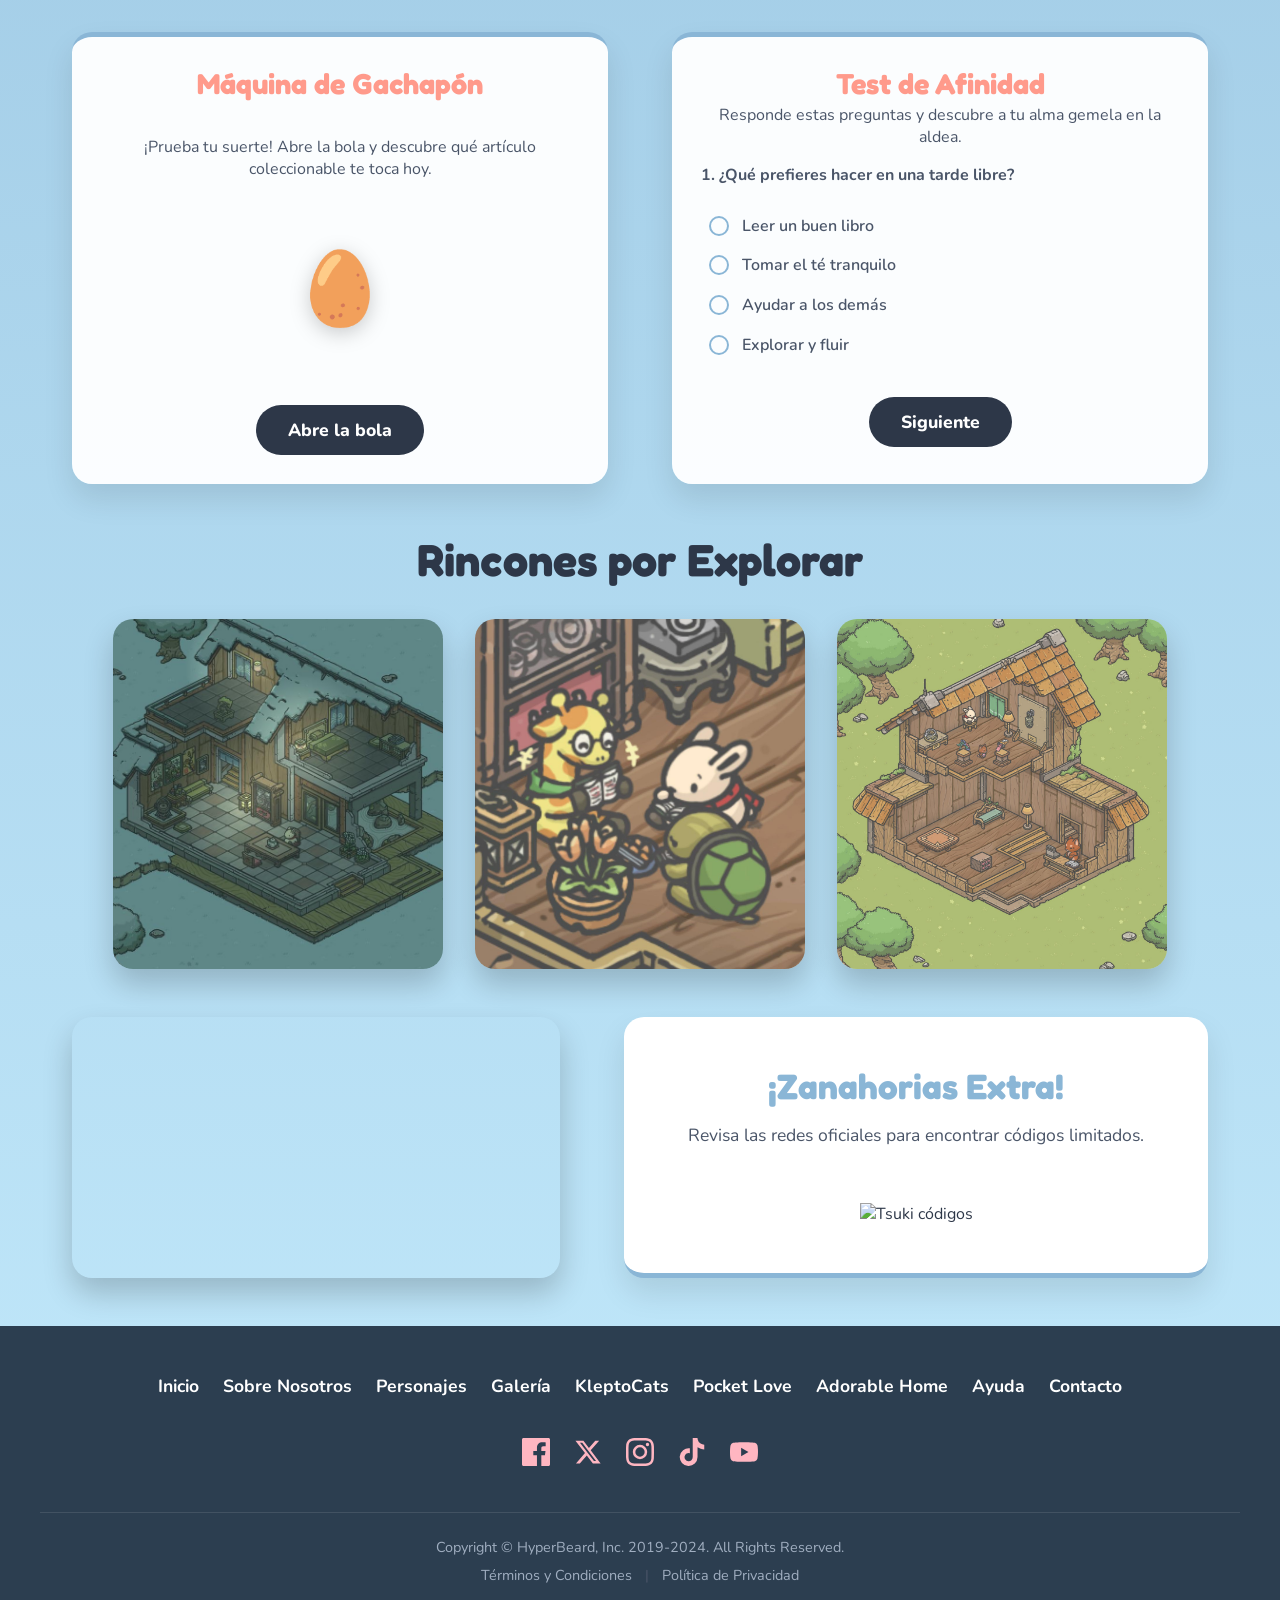
==== commit c8906f86: "Correccion textos" ====
--- a/index.html
+++ b/index.html
@@ -85,12 +85,12 @@
                 <section class="columna-der-interactiva">
                     <div class="gachapon-interactivo caja-fija">
                         <h3>Máquina de Gachapón</h3>
-                        <p>¡Prueba tu suerte! Gira la manivela y descubre qué artículo coleccionable te toca hoy.</p>
+                        <p>¡Prueba tu suerte! Abre la bola y descubre qué artículo coleccionable te toca hoy.</p>
                         <div class="capsula-contenedor">
                             <div id="capsulaGacha" class="capsula">🥚</div>
                             <p id="premioGacha" class="mensaje-oculto"></p>
                         </div>
-                        <button type="button" class="btn-enviar btn-latido mt-interactivo" id="btnGacha">Girar la manivela</button>
+                        <button type="button" class="btn-enviar btn-latido mt-interactivo" id="btnGacha">Abre la bola</button>
                     </div>
                 </section>
 
@@ -154,14 +154,14 @@
                     <article class="tarjeta-lugar">
                         <img src="./imagenes/bb93763337e59f36d66d38d182d04174.jpg" alt="Picnic" class="img-suavizada">
                         <div class="lugar-info">
-                            <h3>Club de Lectura</h3>
-                            <p>Sumergite en novelas rodeado de amigos.</p>
+                            <h3>El Club de Lectura</h3>
+                            <p>¿Qué mejor que sumergirte en novelas rodeado de amigos?</p>
                         </div>
                     </article>
                     <article class="tarjeta-lugar">
                         <img src="./imagenes/1200px-Yori's_Store.jpg" alt="Tienda de Yori" class="img-suavizada">
                         <div class="lugar-info">
-                            <h3>Tienda de Yori</h3>
+                            <h3>La Tienda de Yori</h3>
                             <p>El corazón comercial del pueblo. ¡Compra de todo!</p>
                         </div>
                     </article>
@@ -178,7 +178,7 @@
                 </section>
                 <section class="seccion-promo">
                     <h3 class="titulo-promo">¡Zanahorias Extra!</h3>
-                    <!-- Añadido margin-bottom gigante para empujar la imagen sin romper la altura de la caja -->
+                  
                     <p style="margin-bottom: 3.5rem; color: #4a5568; font-size: 1.1rem;">Revisa las redes oficiales para encontrar códigos limitados.</p>
                     <div class="imagen-promo-contenedor">
                         <img src="./imagenes/videojuego-conejo-juego-redes-sociales-jpg.jpg" alt="Tsuki códigos" class="imagen-promo vibracion-hover" />
--- a/css/estilos.css
+++ b/css/estilos.css
@@ -361,7 +361,6 @@
 .enlaces-legales a { color: #a0aec0; text-decoration: none; transition: color 0.3s; }
 .enlaces-legales a:hover { color: #ffffff; }
 .enlaces-legales span { color: #4a5568; }
-
 /* ========================================================
    MEDIA QUERIES (RESPONSIVE)
    ======================================================== */
@@ -372,12 +371,18 @@
 }
 
 @media (max-width: 768px) { 
-    .cabecera { flex-direction: column; gap: 1rem; position: static; } 
+    .cabecera { flex-direction: column; gap: 0.8rem; position: static; padding: 1rem; } 
+    
+    /* MAGIA PARA EL MENÚ: flex-wrap hace que bajen a otra línea si no entran */
+    .navegacion { flex-wrap: wrap; justify-content: center; gap: 0.8rem; width: 100%; }
+    .nav-link { font-size: 0.95rem; }
+    
     .hero-imagen-fondo { height: 60vh; padding-top: 0; } 
     .titulo-gigante { font-size: 3rem; } 
     .texto-centrado-seccion { padding: 2rem; margin: 2rem auto; } 
     .buscador-ayuda-container { flex-direction: column; } 
     .btn-buscar { padding: 1rem; } 
+    
     .mapa-enlaces-horizontal { gap: 1rem; } 
     .enlaces-legales { flex-direction: column; gap: 0.3rem; }
     .enlaces-legales span { display: none; }
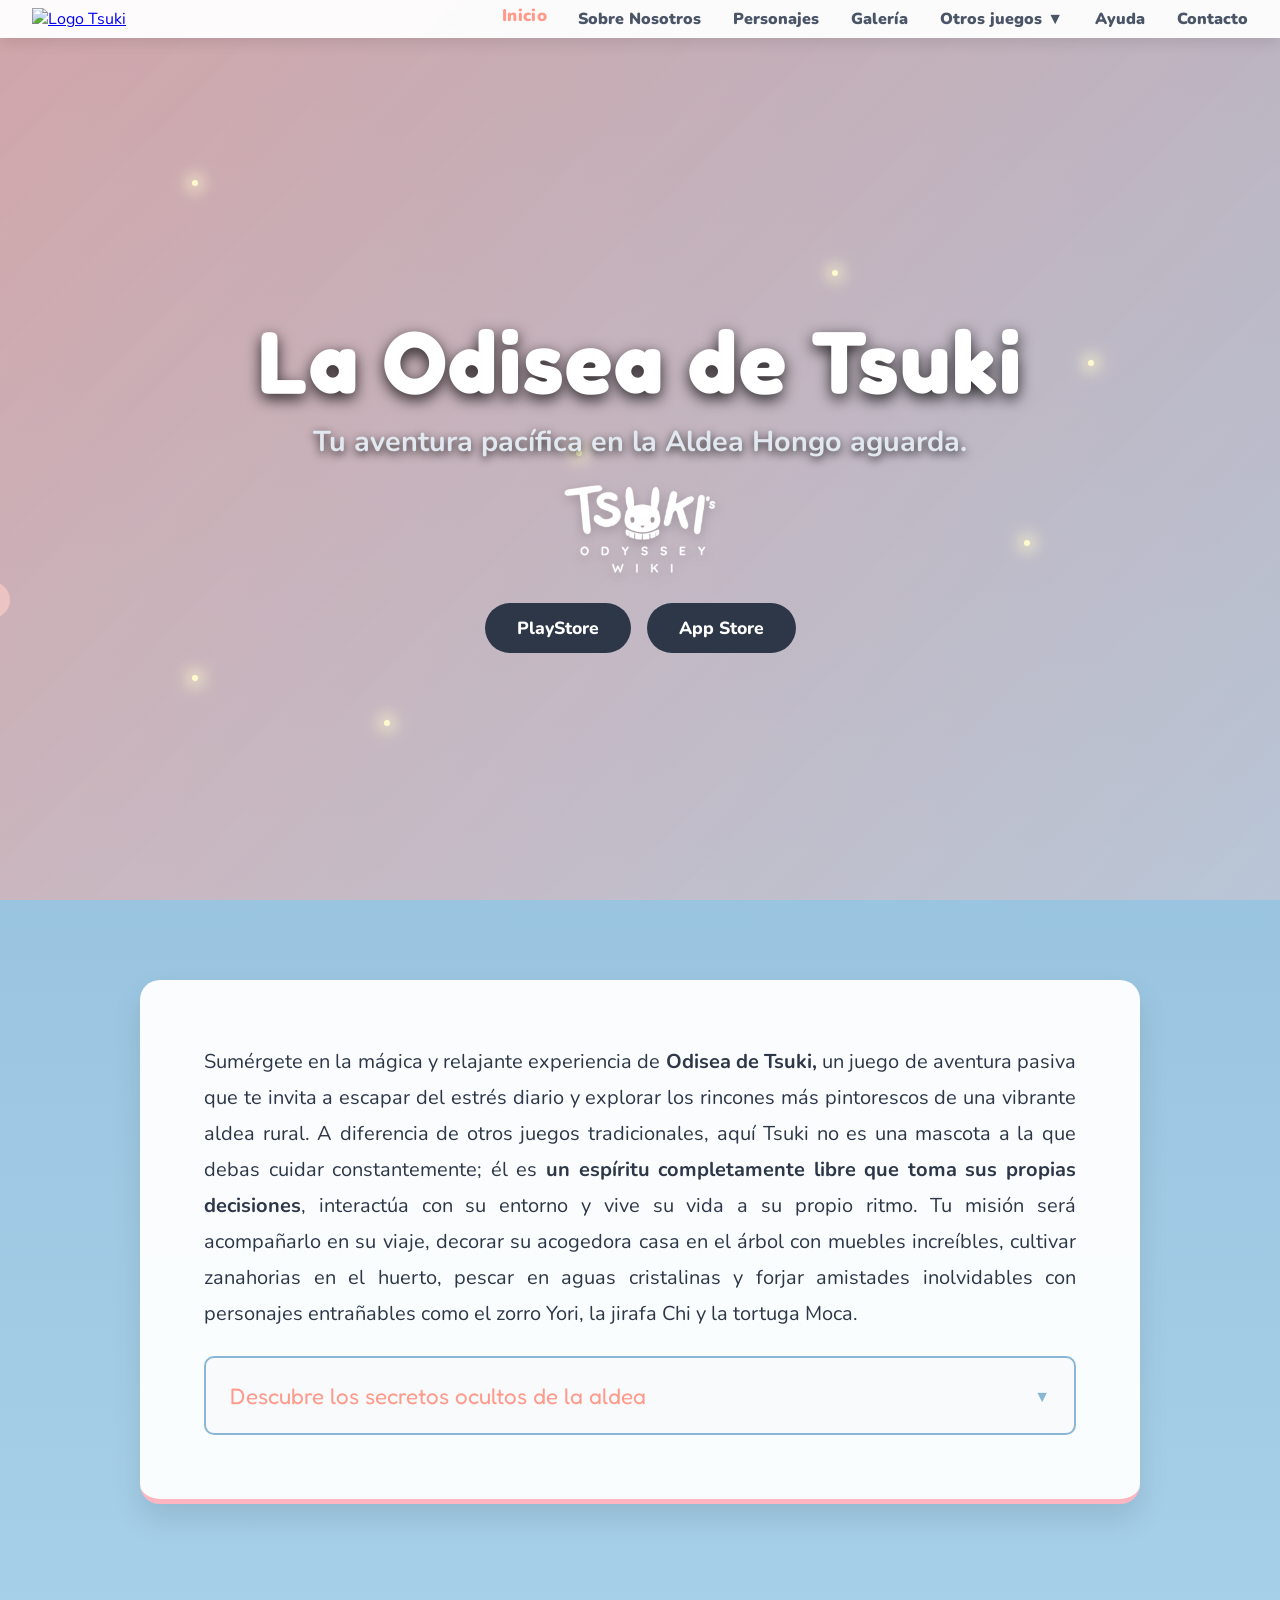
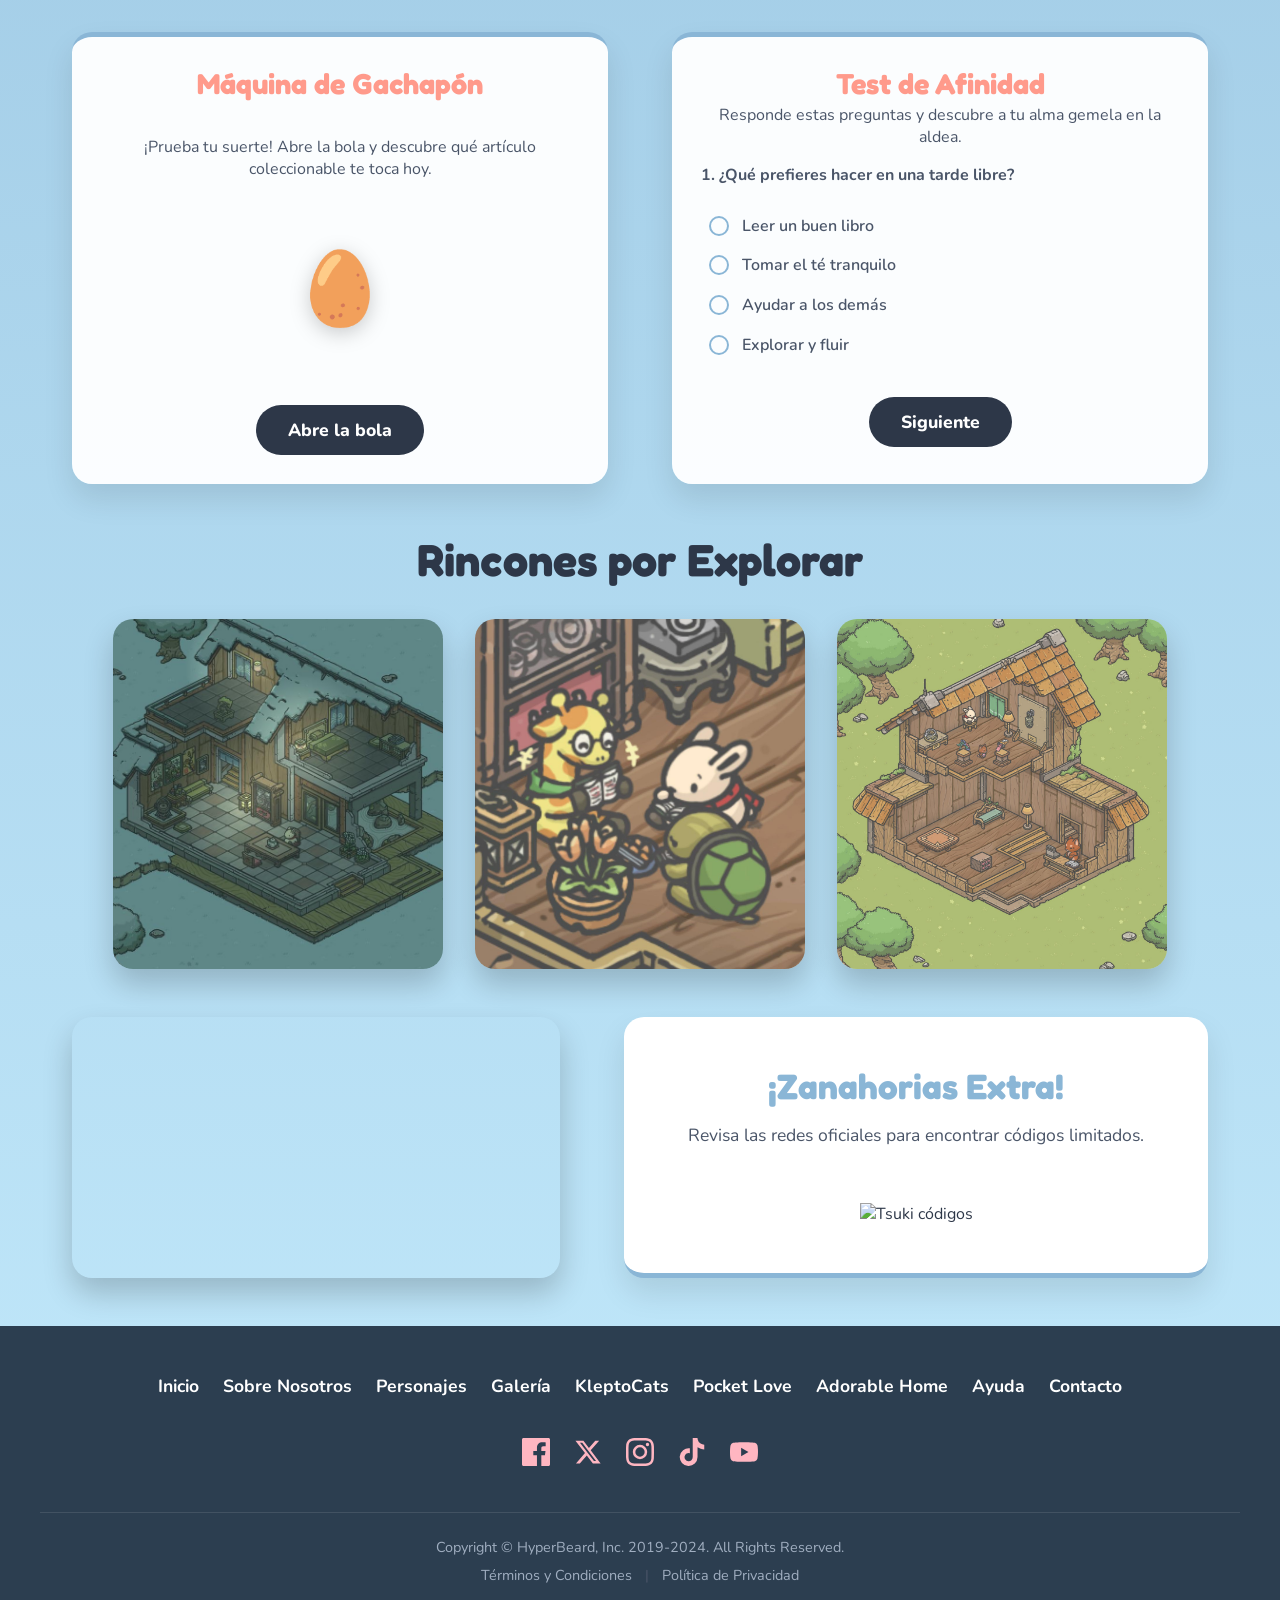
==== commit c70153f5: "correcciones_finales" ====
--- a/index.html
+++ b/index.html
@@ -71,7 +71,7 @@
             </div>
         </section>
         <section class="texto-centrado-seccion">
-            <p>Sumérgete en la mágica y relajante experiencia de La Odisea de Tsuki, un juego de aventura pasiva que te invita a escapar del estrés diario y explorar los rincones más pintorescos de una vibrante aldea rural. A diferencia de otros juegos tradicionales, aquí Tsuki no es una mascota a la que debas cuidar constantemente; él es un espíritu completamente libre que toma sus propias decisiones, interactúa con su entorno y vive su vida a su propio ritmo. Tu misión será acompañarlo en su viaje, decorar su acogedora casa en el árbol con muebles increíbles, cultivar zanahorias en el huerto, pescar en aguas cristalinas y forjar amistades inolvidables con personajes entrañables como el zorro Yori, la jirafa Chi y la tortuga Moca.</p>
+            <p>Sumérgete en la mágica y relajante experiencia de <strong>Odisea de Tsuki, </strong> un juego de aventura pasiva que te invita a escapar del estrés diario y explorar los rincones más pintorescos de una vibrante aldea rural. A diferencia de otros juegos tradicionales, aquí Tsuki no es una mascota a la que debas cuidar constantemente; él es <strong>un espíritu completamente libre que toma sus propias decisiones</strong>, interactúa con su entorno y vive su vida a su propio ritmo. Tu misión será acompañarlo en su viaje, decorar su acogedora casa en el árbol con muebles increíbles, cultivar zanahorias en el huerto, pescar en aguas cristalinas y forjar amistades inolvidables con personajes entrañables como el zorro Yori, la jirafa Chi y la tortuga Moca.</p>
             <details class="subseccion-desplegable mt-interactivo">
                 <summary>Descubre los secretos ocultos de la aldea</summary>
                 <div class="contenido-desplegable">
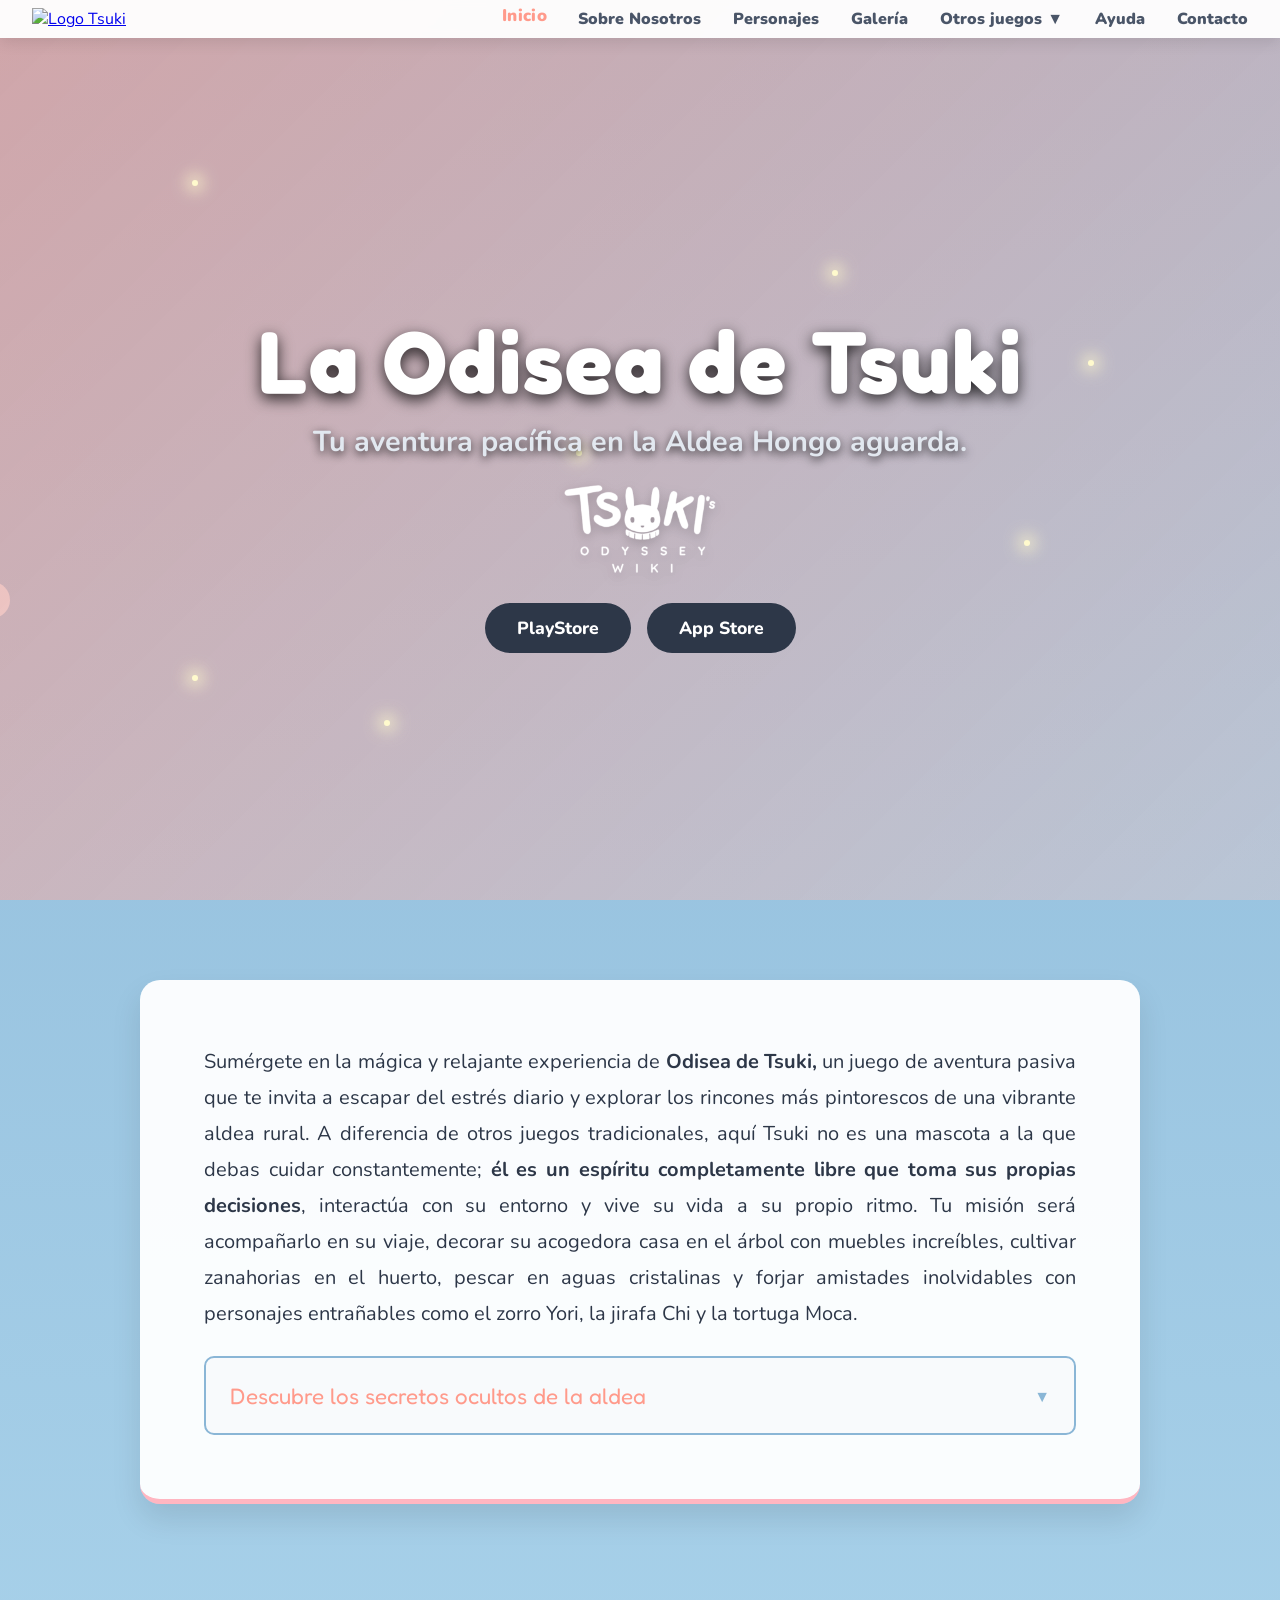
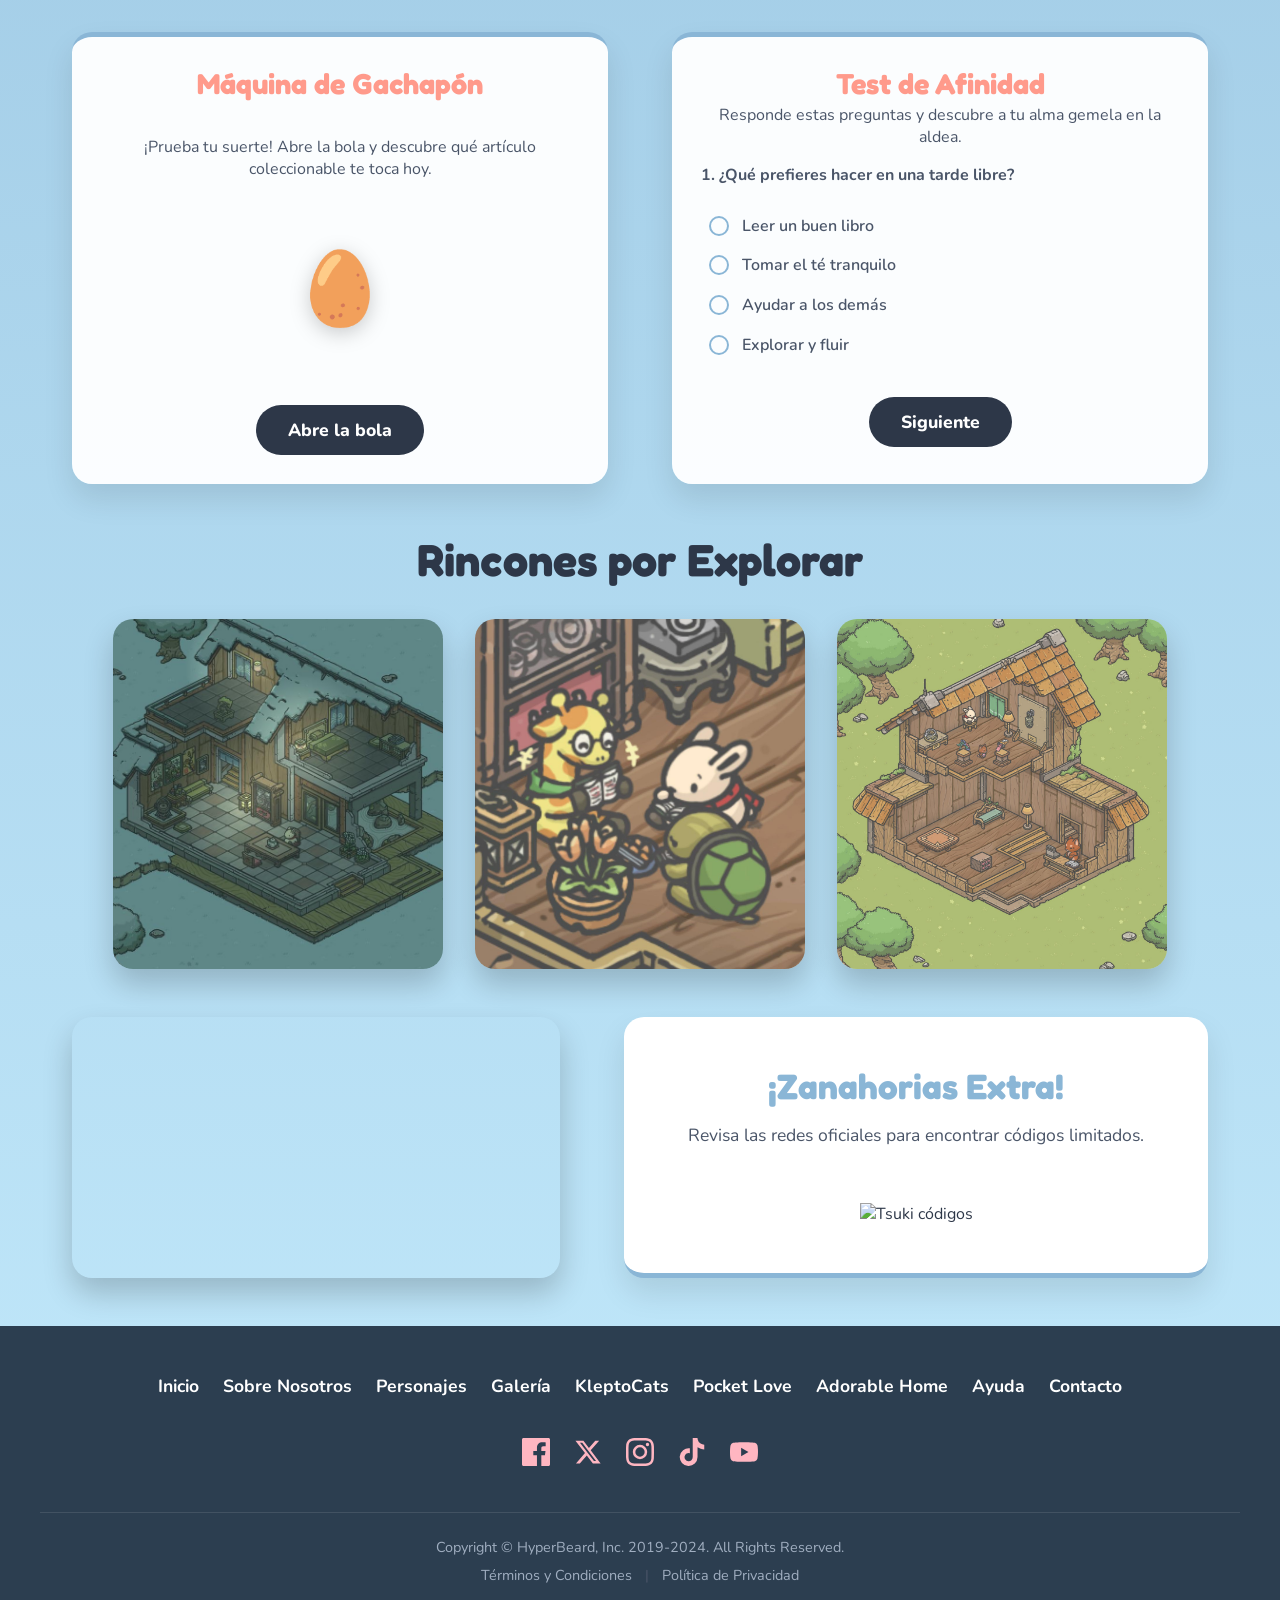
==== commit f1400c44: "Negrita" ====
--- a/index.html
+++ b/index.html
@@ -71,7 +71,7 @@
             </div>
         </section>
         <section class="texto-centrado-seccion">
-            <p>Sumérgete en la mágica y relajante experiencia de <strong>Odisea de Tsuki, </strong> un juego de aventura pasiva que te invita a escapar del estrés diario y explorar los rincones más pintorescos de una vibrante aldea rural. A diferencia de otros juegos tradicionales, aquí Tsuki no es una mascota a la que debas cuidar constantemente; él es <strong>un espíritu completamente libre que toma sus propias decisiones</strong>, interactúa con su entorno y vive su vida a su propio ritmo. Tu misión será acompañarlo en su viaje, decorar su acogedora casa en el árbol con muebles increíbles, cultivar zanahorias en el huerto, pescar en aguas cristalinas y forjar amistades inolvidables con personajes entrañables como el zorro Yori, la jirafa Chi y la tortuga Moca.</p>
+            <p>Sumérgete en la mágica y relajante experiencia de <strong>Odisea de Tsuki, </strong> un juego de aventura pasiva que te invita a escapar del estrés diario y explorar los rincones más pintorescos de una vibrante aldea rural. A diferencia de otros juegos tradicionales, aquí Tsuki no es una mascota a la que debas cuidar constantemente;<strong> él es un espíritu completamente libre que toma sus propias decisiones</strong>, interactúa con su entorno y vive su vida a su propio ritmo. Tu misión será acompañarlo en su viaje, decorar su acogedora casa en el árbol con muebles increíbles, cultivar zanahorias en el huerto, pescar en aguas cristalinas y forjar amistades inolvidables con personajes entrañables como el zorro Yori, la jirafa Chi y la tortuga Moca.</p>
             <details class="subseccion-desplegable mt-interactivo">
                 <summary>Descubre los secretos ocultos de la aldea</summary>
                 <div class="contenido-desplegable">
